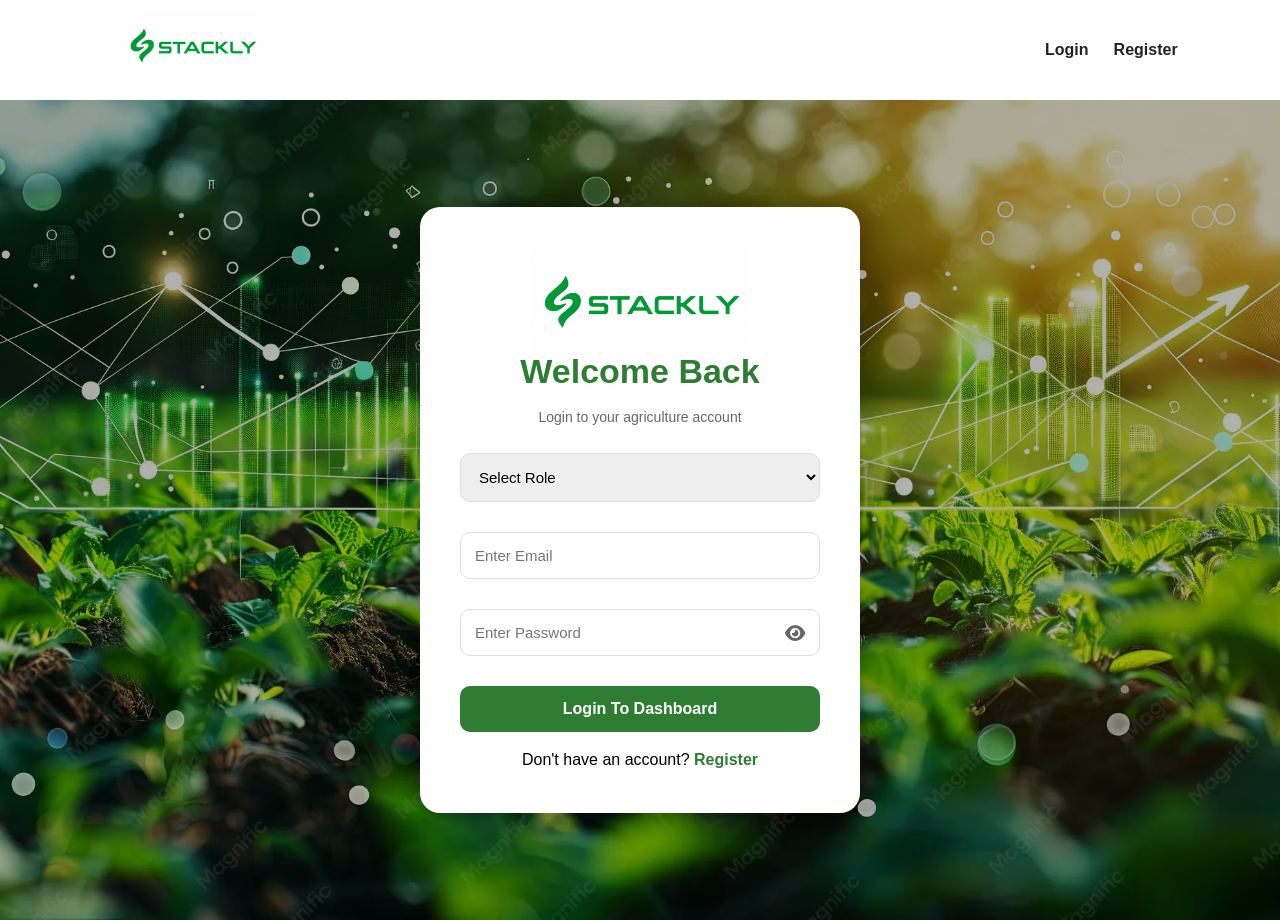
==== index.html @ 30726196 "first commit" ====
<!DOCTYPE html>
<html lang="en">
<head>
<meta charset="UTF-8">
<meta name="viewport" content="width=device-width, initial-scale=1.0">
<title>Agriculture Login</title>

<link rel="stylesheet" href="https://cdnjs.cloudflare.com/ajax/libs/font-awesome/6.5.1/css/all.min.css">
<link rel="stylesheet" href="style.css">
</head>

<body>

<header>
    <nav class="navbar">

        <div class="logo">
            <img src="images/green-logo.webp" alt="Logo">
        </div>

        <ul class="nav-links" id="navLinks">
            <li><a href="index.html">Login</a></li>
            <li><a href="signup.html">Register</a></li>
        </ul>

        <div class="menu-toggle" onclick="toggleNav()">☰</div>

    </nav>
</header>

<div class="auth-container">

    <div class="auth-card">

     <div class="login-header">

    <img src="images/green-logo.webp" alt="Logo">

    <h2>Welcome Back</h2>

    <p>Login to your agriculture account</p>

</div>


        <select id="loginRole">
            <option value="">Select Role</option>
            <option value="farmer">Farmer</option>
            <option value="admin">Admin</option>
        </select>

        <p id="roleError" class="error-msg"></p>

        <input
            type="email"
            id="email"
            placeholder="Enter Email"
        >

        <p id="emailError" class="error-msg"></p>

        <div class="password-box">

            <input
                type="password"
                id="password"
                placeholder="Enter Password"
            >

            <i class="fa-solid fa-eye toggle-icon"
               onclick="togglePassword('password', this)">
            </i>

        </div>

        <p id="passwordError" class="error-msg"></p>

        <button class="login-btn" onclick="loginUser()">
            Login To Dashboard
        </button>

        <p>
            Don't have an account?
            <a href="signup.html">Register</a>
        </p>

    </div>

</div>

<script src="script.js"></script>

</body>
</html>
---- style.css ----
*{
    margin:0;
    padding:0;
    box-sizing:border-box;
    font-family:'Poppins',sans-serif;
}



body{
    margin:0;
    min-height:100vh;

    background:
    linear-gradient(
        rgba(0,0,0,0.3),
        rgba(0,0,0,0.3)
    ),
    url('images/agrimg.webp');

    background-size:cover;
    background-position:center;
    background-repeat:no-repeat;
}   


/* Navbar */
.navbar{
    background:#fff;
    display:flex;
    justify-content:space-between;
    align-items:center;
    padding:10px 8%;
}

.logo img{
    width:180px;
    height:80px;
    object-fit:contain;
    display:block;
}

@media(max-width:768px){

    .logo img{
        width:140px;
        height:40px;
        object-fit:contain;
    }

}
/* Mobile */

.menu-toggle{
    display:none;
    font-size:30px;
    cursor:pointer;
    color:#2e7d32;
}

.nav-links{
    display:flex;
    gap:25px;
    list-style:none;
    
}

.nav-links a{
    text-decoration:none;
    color:#222;
    font-weight:600;
}

ul.nav-links,
ul.nav-links li{
    list-style:none !important;
}

@media(max-width:768px){

    .navbar{
        display:flex;
        justify-content:space-between;
        align-items:center;
        padding:15px 20px;
    }

    .logo img{
        width:100px;
        height:auto;
    }

    .menu-toggle{
        display:block;
        color:#2e7d32;
    }

    .nav-links{
        position:fixed;
        top:70px;
        left:-100%;
        width:55%;
        height:100vh;
        background:#fff;
        display:flex;
        flex-direction:column;
        text-align: left;
        gap:30px;
        padding-top:40px;
        transition:0.3s ease;
        z-index:999;
        margin:0;
        padding-left:20px;
    }

    .nav-links.active{
        left:0;
    }

    .nav-links a{
        color:#222;
        font-size:22px;
        font-weight:600;
    }
}

.auth-container{
    min-height:calc(100vh - 80px);
    display:flex;
    justify-content:center;
    align-items:center;
    flex-direction:column;
    padding:20px;
}

.auth-card{
    width:100%;
    max-width:440px;
    background:#fff;
    padding:40px;
    border-radius:20px;
    box-shadow:0 10px 30px rgba(0,0,0,.15);
}

.auth-card h2{
    text-align:center;
    margin-bottom:25px;
    color:#2e7d32;
}

.auth-card input,
.auth-card select{
    width:100%;
    padding:14px;
    margin-bottom:15px;
    border:1px solid #ddd;
    border-radius:10px;
    font-size:15px;
}

.auth-card button{
    width:100%;
    padding:14px;
    border:none;
    border-radius:10px;
    background:#2e7d32;
    color:#fff;
    cursor:pointer;
    font-size:16px;
    font-weight:600;
}

.auth-card button:hover{
    background:#1b5e20;
}


/* Password Box */

.password-box{
    position:relative;
    margin-bottom:15px;
}

.password-box input{
    width:100%;
    padding:14px;
    padding-right:50px;
}

.toggle-icon{
    position:absolute;
    right:15px;
    top:40%;
    transform:translateY(-50%);
    cursor:pointer;
    color:#666;
    font-size:18px;
}

/* Signup Layout */

.signup-container{
    display:flex;
    justify-content:center;
    align-items:stretch;
    gap:30px;
    width:100%;
    max-width:1000px;
}

/* Left Agriculture Card */

.fashion-info-card{
    width:100%;
    max-width:440px;
    background:#f1f8e9;
    padding:40px;
    border-radius:20px;
    box-shadow:0 10px 30px rgba(0,0,0,.15);
    color:#2e7d32;
}

.fashion-info-card h1{
    font-size:28px;
    text-align:center;
    margin-bottom:20px;
}

.fashion-info-card p{
    color:#555;
    line-height:1.6;
    margin-bottom:15px;
}

.info-item{
    background:#ffffff;
    padding:12px;
    border-radius:10px;
    margin-bottom:12px;
    border-left:4px solid #4caf50;
}

.info-item h3{
    color:#2e7d32;
    margin-bottom:5px;
    font-size:16px;
}

.info-item p{
    font-size:14px;
    margin:0;
}

/* Right Card */

.auth-card{
    width:100%;
    max-width:440px;
}

/* Product Cards */

.product-grid{
    display:grid;
    grid-template-columns:repeat(auto-fit,minmax(220px,1fr));
    gap:20px;
    margin:20px 0 40px;
}

.product-card{
    background:#fff;
    border-radius:15px;
    overflow:hidden;
    transition:.3s;
    cursor:pointer;
    box-shadow:0 5px 15px rgba(0,0,0,.08);
}

.product-card:hover{
    transform:translateY(-10px);
    box-shadow:0 15px 30px rgba(0,0,0,.15);
}

.product-card img{
    width:100%;
    height:250px;
    object-fit:cover;
}

.product-card h3{
    padding:15px;
    color:#2e7d32;
}

/* Dashboard Cards */

.card{
    background:white;
    padding:25px;
    border-radius:12px;
    transition:.35s ease;
    cursor:pointer;
    border-left:5px solid #4caf50;
}

.card:hover{
    transform:translateY(-5px);
    box-shadow:0 10px 20px rgba(0,0,0,.1);
}

.card h3{
    color:#2e7d32;
}

/* Welcome Section */

.welcome{
    background:#fff;
    padding:20px;
    border-radius:12px;
    margin-bottom:25px;
    box-shadow:0 3px 10px rgba(0,0,0,.08);
    border-left:5px solid #8bc34a;
}

.welcome h2{
    color:#2e7d32;
    margin:0;
}



/* Orders Page */

.content{
    padding:30px;
}

.orders{
    background:#fff;
    padding:25px;
    border-radius:12px;
    box-shadow:0 3px 10px rgba(0,0,0,.08);
}

/* Tables */

table{
    width:100%;
    border-collapse:collapse;
}

table th{
    background:#2e7d32;
    color:#fff;
    padding:15px;
    text-align:left;
}

table td{
    padding:15px;
    border-bottom:1px solid #ddd;
}

table tr:hover{
    background:#f1f8e9;
}

/* Buttons */

button{
    background:#2e7d32;
    color:white;
    border:none;
    padding:12px 20px;
    border-radius:8px;
    cursor:pointer;
    font-size:15px;
    transition:.3s;
}

button:hover{
    background:#1b5e20;
    transform:translateY(-3px);
}

/* Back Button */

.back-btn{
    margin-top:20px;
    background:#2e7d32;
    color:white;
    border:none;
    padding:12px 20px;
    border-radius:8px;
    cursor:pointer;
    width:auto !important;
    display:inline-block;
}

.back-btn:hover{
    background:#1b5e20;
}

/* Sidebar */

.sidebar{
    background:#1b5e20;
    color:white;
}

.sidebar ul{
    list-style:none;
    padding:0;
}

.sidebar ul li{
    padding:15px 0;
    cursor:pointer;
    transition:.3s;
}

.sidebar ul li:hover{
    color:#c5e1a5;
}

/* Charts */

.chart-box{
    margin-top:25px;
    background:white;
    padding:20px;
    border-radius:12px;
}

.chart{
    display:flex;
    align-items:flex-end;
    gap:20px;
    height:300px;
    margin-top:20px;
}

.bar{
    width:100%;
    background:#4caf50;
}

.bar-item{
    flex:1;
    display:flex;
    flex-direction:column;
    align-items:center;
    justify-content:flex-end;
    text-align:center;
}

.bar-item small{
    margin-bottom:8px;
    font-size:13px;
    font-weight:600;
    color:#2e7d32;
}

.bar-item span{
    margin-top:10px;
    font-weight:600;
}

/* Error Messages */

.error-msg{
    color:red;
    font-size:13px;
    margin-top:-10px;
    margin-bottom:10px;
    text-align:left;
}

/* Mobile Responsive */

@media(max-width:768px){

    .signup-container{
        flex-direction:column;
        align-items:center;
    }

    .fashion-info-card,
    .auth-card{
        width:100%;
        max-width:440px;
    }

    .content{
        padding:15px;
    }

    .orders{
        overflow-x:auto;
    }

    table{
        min-width:600px;
    }

    button{
        width:100%;
    }

    .back-btn{
        width:auto !important;
    }

    .product-grid{
        grid-template-columns:1fr;
    }

    .card{
        width:100%;
    }

    .left-panel{
        display:none;
    }
}


#loginRole{
    width:100%;
    padding:14px;
    margin-bottom:15px;
    border:1px solid #ddd;
    border-radius:10px;
    font-size:15px;
}

.auth-card p{
    text-align:center;
    margin-top:15px;
    line-height:1.6;
}

.auth-card p a{
    text-decoration:none;
    font-weight:600;
    color:#2e7d32;
}

.auth-card p a:hover{
    text-decoration:underline;
}



.login-header{
    text-align:center;
    margin-bottom:25px;
}

.login-header img{
    width:220px;
    margin-bottom:15px;
      margin-bottom:-23px;
}

.login-header h2{
    color:#2e7d32;
    font-size:34px;
    margin-bottom:8px;
}

.login-header p{
    color:#666;
    font-size:14px;
}




.cards{
    display:grid;
    grid-template-columns:repeat(auto-fit,minmax(220px,1fr));
    gap:20px;
    margin:20px 0;
}

.card{
    background:white;
    padding:25px;
    border-radius:12px;
    box-shadow:0 3px 10px rgba(0,0,0,0.08);
    transition:0.3s;
}

.card:hover{
    transform:translateY(-5px);
}

.card h3{
    color:#2e7d32;
    font-size:32px;
    margin-bottom:10px;
}

.card p{
    color:#666;
}

.section-subtitle{
    color:wheat;
    margin-top:10px;
    margin-bottom:20px;
    line-height:1.6;
}
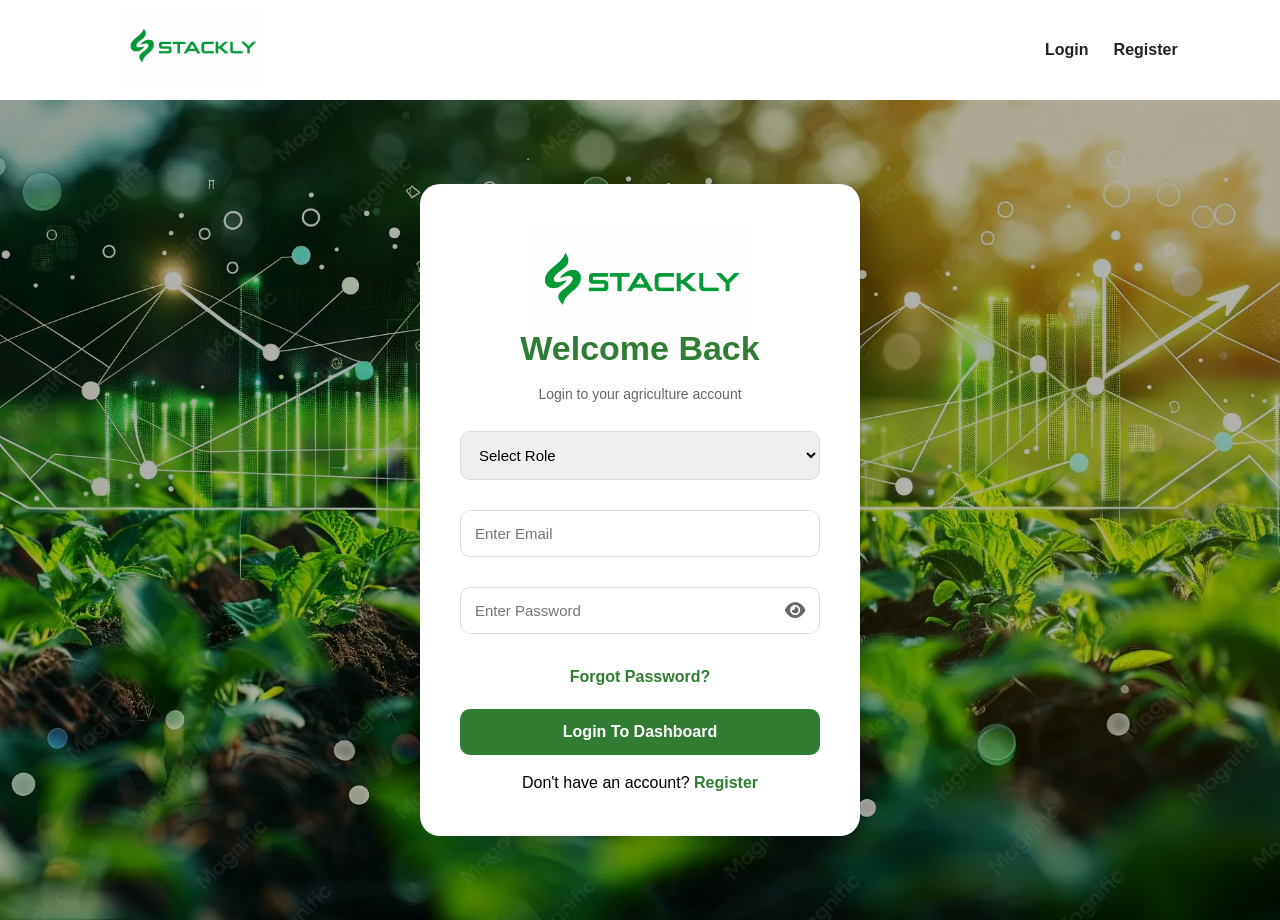
==== commit a185052d: "first commit" ====
--- a/index.html
+++ b/index.html
@@ -74,7 +74,10 @@
         </div>
 
         <p id="passwordError" class="error-msg"></p>
-
+         
+        <p class="forgot-link">
+    <a href="404.html">Forgot Password?</a>
+</p>
         <button class="login-btn" onclick="loginUser()">
             Login To Dashboard
         </button>
--- a/style.css
+++ b/style.css
@@ -613,4 +613,25 @@
     margin-top:10px;
     margin-bottom:20px;
     line-height:1.6;
+}
+
+
+h2{
+    color:#fff;
+}
+
+
+.forgot-link{
+    text-align:right;
+    margin:10px 0 20px;
+}
+
+.forgot-link a{
+    color:#2e7d32;
+    text-decoration:none;
+    font-weight:600;
+}
+
+.forgot-link a:hover{
+    text-decoration:underline;
 }
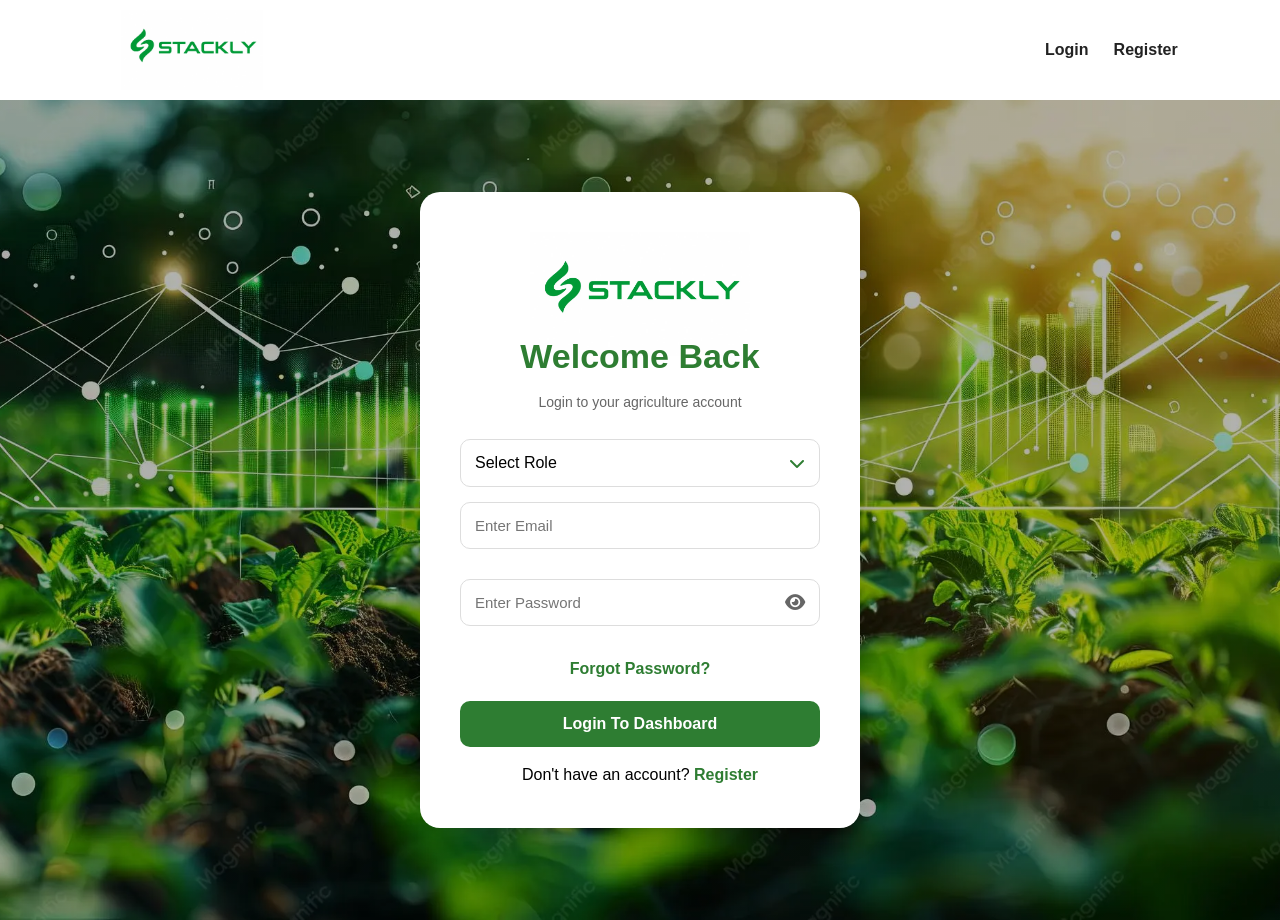
==== commit e3b2bf70: "first commit" ====
--- a/index.html
+++ b/index.html
@@ -42,12 +42,33 @@
 
 </div>
 
+<div class="custom-select">
 
-        <select id="loginRole">
-            <option value="">Select Role</option>
-            <option value="farmer">Farmer</option>
-            <option value="admin">Admin</option>
-        </select>
+    <div class="select-box" onclick="toggleRoleDropdown()">
+        <span id="selectedRole">Select Role</span>
+        <i class="fa-solid fa-chevron-down"></i>
+    </div>
+
+    <div class="select-options" id="roleOptions">
+
+        <div onclick="selectRole('farmer')">
+            Farmer
+        </div>
+
+        <div onclick="selectRole('admin')">
+            Admin
+        </div>
+
+    </div>
+
+</div>
+
+<input type="hidden" id="loginRole">
+
+
+
+
+
 
         <p id="roleError" class="error-msg"></p>
 
--- a/style.css
+++ b/style.css
@@ -140,7 +140,29 @@
     padding:40px;
     border-radius:20px;
     box-shadow:0 10px 30px rgba(0,0,0,.15);
-}
+    
+}
+
+
+@media(max-width:768px){
+
+  
+    .auth-card{
+        width:100%;
+        max-width:100%;
+        padding:25px 20px;
+        overflow: visible;
+    }
+
+    #loginRole{
+        width:100%;
+        max-width:100%;  
+        box-sizing:border-box;
+        
+    }
+
+}
+
 
 .auth-card h2{
     text-align:center;
@@ -526,14 +548,15 @@
     }
 }
 
-
 #loginRole{
     width:100%;
+    max-width:100%;
     padding:14px;
     margin-bottom:15px;
     border:1px solid #ddd;
     border-radius:10px;
     font-size:15px;
+    box-sizing:border-box;
 }
 
 .auth-card p{
@@ -634,4 +657,60 @@
 
 .forgot-link a:hover{
     text-decoration:underline;
+}
+
+
+
+
+
+.custom-select{
+    position:relative;
+    margin-bottom:15px;
+}
+
+.select-box{
+    width:100%;
+    padding:14px;
+    border:1px solid #ddd;
+    border-radius:10px;
+    background:#fff;
+    cursor:pointer;
+
+    display:flex;
+    justify-content:space-between;
+    align-items:center;
+}
+
+.select-box i{
+    color:#2e7d32;
+}
+
+.select-options{
+    display:none;
+
+    position:absolute;
+    top:100%;
+    left:0;
+    right:0;
+
+    background:#fff;
+    border:1px solid #ddd;
+    border-radius:10px;
+
+    margin-top:5px;
+
+    overflow:hidden;
+
+    box-shadow:0 5px 15px rgba(0,0,0,0.1);
+
+    z-index:999;
+}
+
+.select-options div{
+    padding:14px;
+    cursor:pointer;
+}
+
+.select-options div:hover{
+    background:#f1f8e9;
 }
